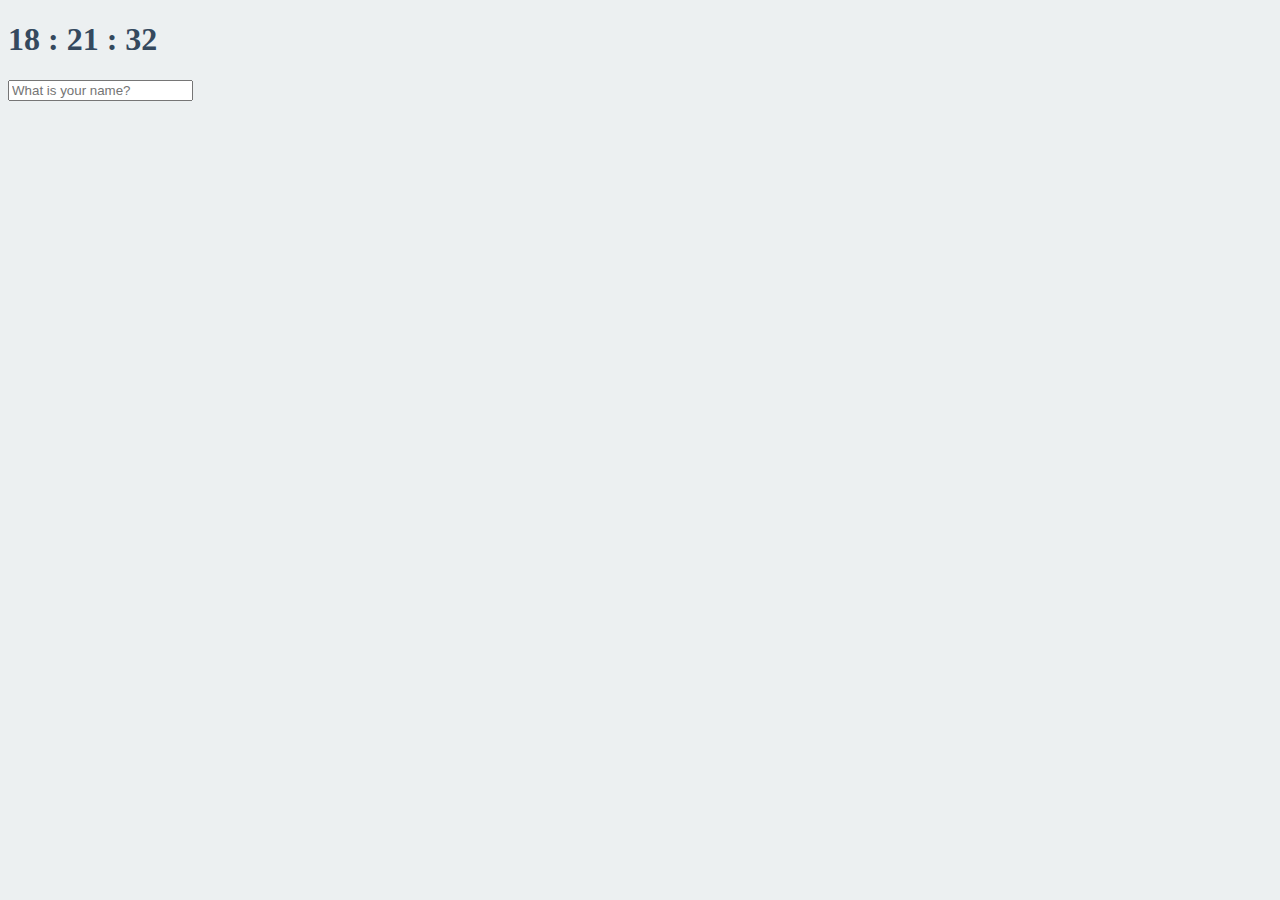
==== Base/index.html @ a8699181 "user-input greeting  using by localStorage" ====
<!DOCTYPE html>
<html lang="en">
<head>
    <meta charset="UTF-8">
    <title>clock_page</title>
    <link rel="stylesheet" href="index.css">
</head>
<body>
    <div class="js-clock">
        <h1></h1>
    </div>

    <form class = "js-form form">
       <input type="text" placeholder="What is your name?">  
    </form>

    <h4 class="js-greetings greetings"></h4>

    <script src="clock.js"></script>
    <script src="greeting.js"></script>
</body>
</html>
---- Base/index.css ----
body {
  background-color: #ecf0f1;
}
.btn {
  cursor: pointer;
}
h1 {
  color: #34495e;
  transition: color 0.5s ease-in-out;
}
.clicked {
  color: #7f8c8d;
}

.form,
.greetings {
  display: none;
}

.showing {
  display: block;
}
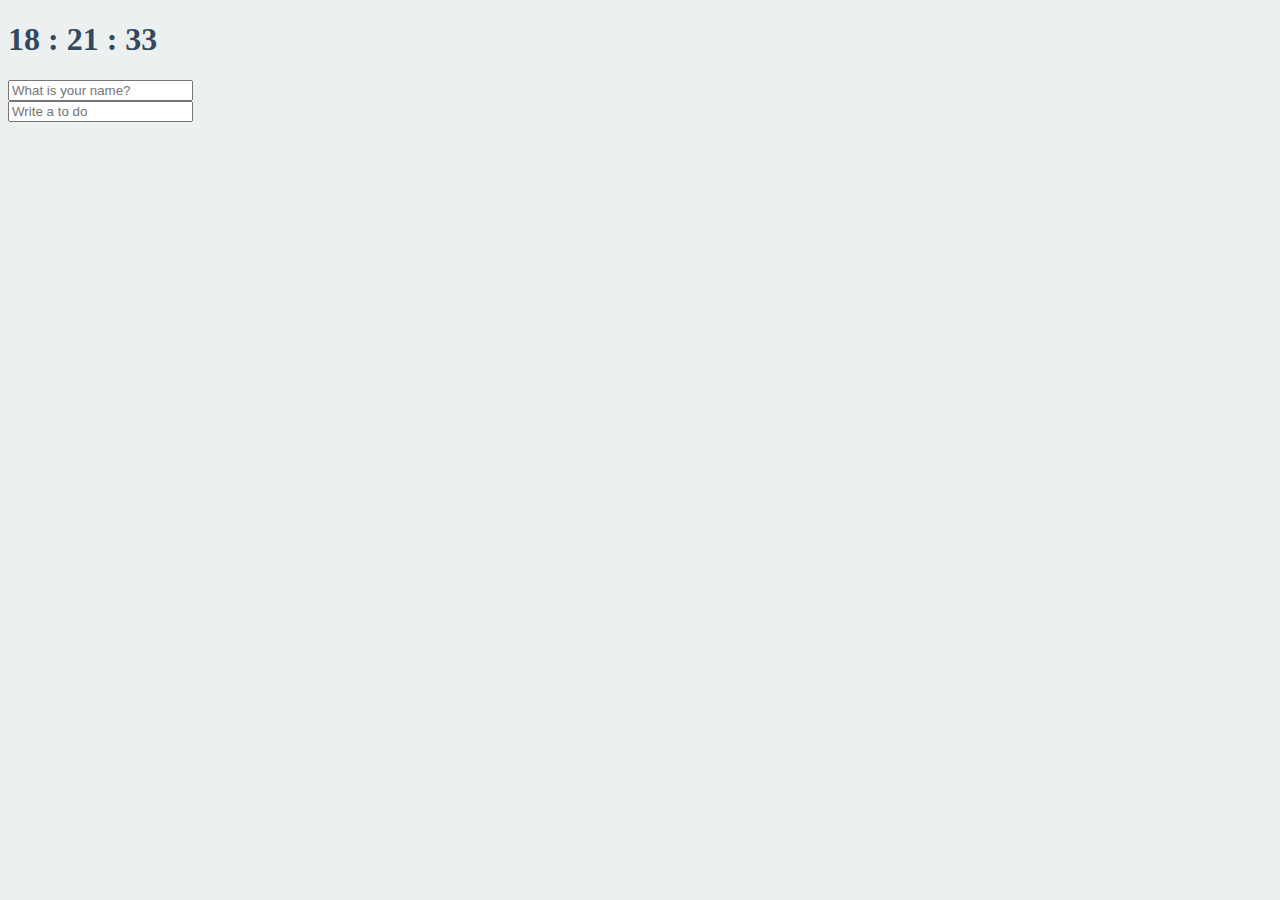
==== commit cf12fa12: "to-do-list ver 1" ====
--- a/Base/index.html
+++ b/Base/index.html
@@ -16,7 +16,16 @@
 
     <h4 class="js-greetings greetings"></h4>
 
+    <form class="js-toDoForm">
+        <input type="text" placeholder="Write a to do">
+    </form>
+
+    <ul class="js-toDoList">
+    
+    </ul>
+
     <script src="clock.js"></script>
     <script src="greeting.js"></script>
+    <script src="todo.js"></script>
 </body>
 </html>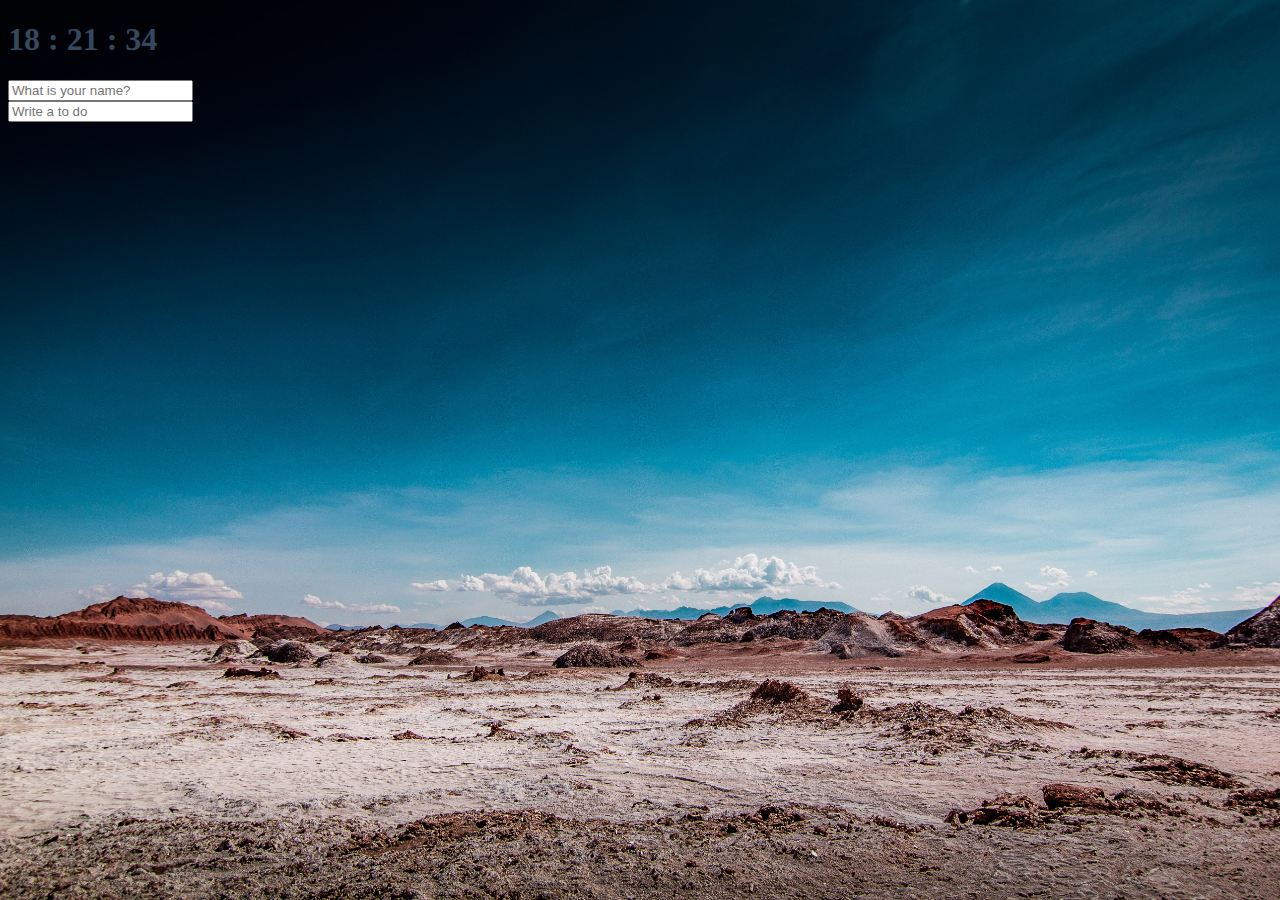
==== commit dc435f34: "add background effect" ====
--- a/Base/index.html
+++ b/Base/index.html
@@ -27,5 +27,6 @@
     <script src="clock.js"></script>
     <script src="greeting.js"></script>
     <script src="todo.js"></script>
+    <script src="bg.js"></script>
 </body>
 </html>--- a/Base/index.css
+++ b/Base/index.css
@@ -1,5 +1,5 @@
 body {
-  background-color: #ecf0f1;
+  background-color:#2d3436;
 }
 .btn {
   cursor: pointer;
@@ -19,4 +19,22 @@
 
 .showing {
   display: block;
+}
+
+@keyframes fadeIn{
+    from{
+        opacity: 0;
+    }
+    to{
+        opacity: 1;
+    }
+}
+.bgImage{
+    position : absolute;
+    width : 100%;
+    height : 100%;
+    top : 0;
+    left : 0;
+    z-index : -1;
+    animation : fadeIn 0.5s linear;
 }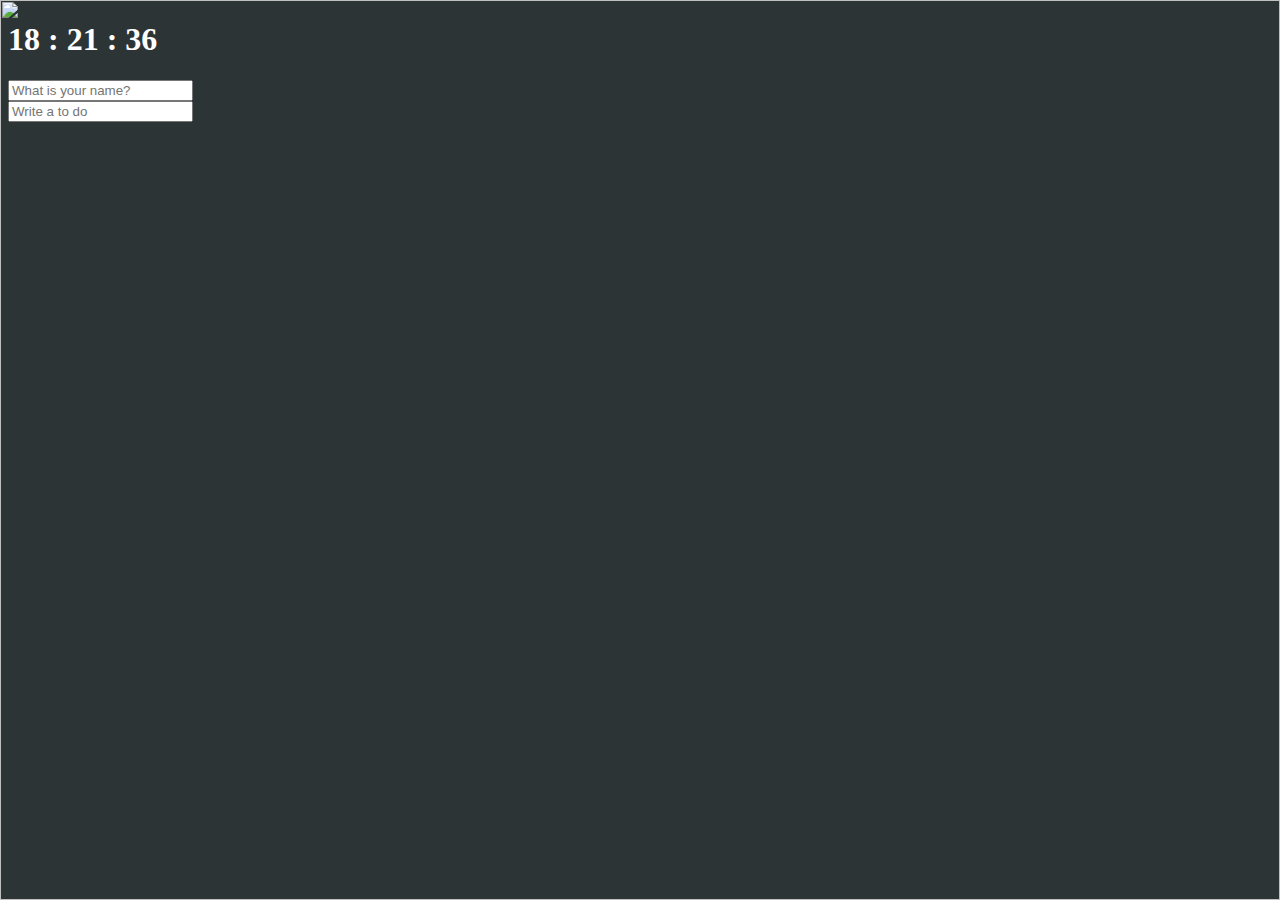
==== commit 5b818f31: "position info ver 1" ====
--- a/Base/index.html
+++ b/Base/index.html
@@ -28,5 +28,6 @@
     <script src="greeting.js"></script>
     <script src="todo.js"></script>
     <script src="bg.js"></script>
+    <script src="weather.js"></script>
 </body>
 </html>--- a/Base/index.css
+++ b/Base/index.css
@@ -1,24 +1,35 @@
 body {
   background-color:#2d3436;
+}
+span{
+    color : white;
 }
 .btn {
   cursor: pointer;
 }
 h1 {
-  color: #34495e;
+  color: white;
   transition: color 0.5s ease-in-out;
 }
 .clicked {
   color: #7f8c8d;
 }
 
+
 .form,
 .greetings {
   display: none;
+  color : white;
 }
 
 .showing {
   display: block;
+  color : white;
+}
+
+.liShowing{
+    /* list-style: none; */
+    color : white;
 }
 
 @keyframes fadeIn{
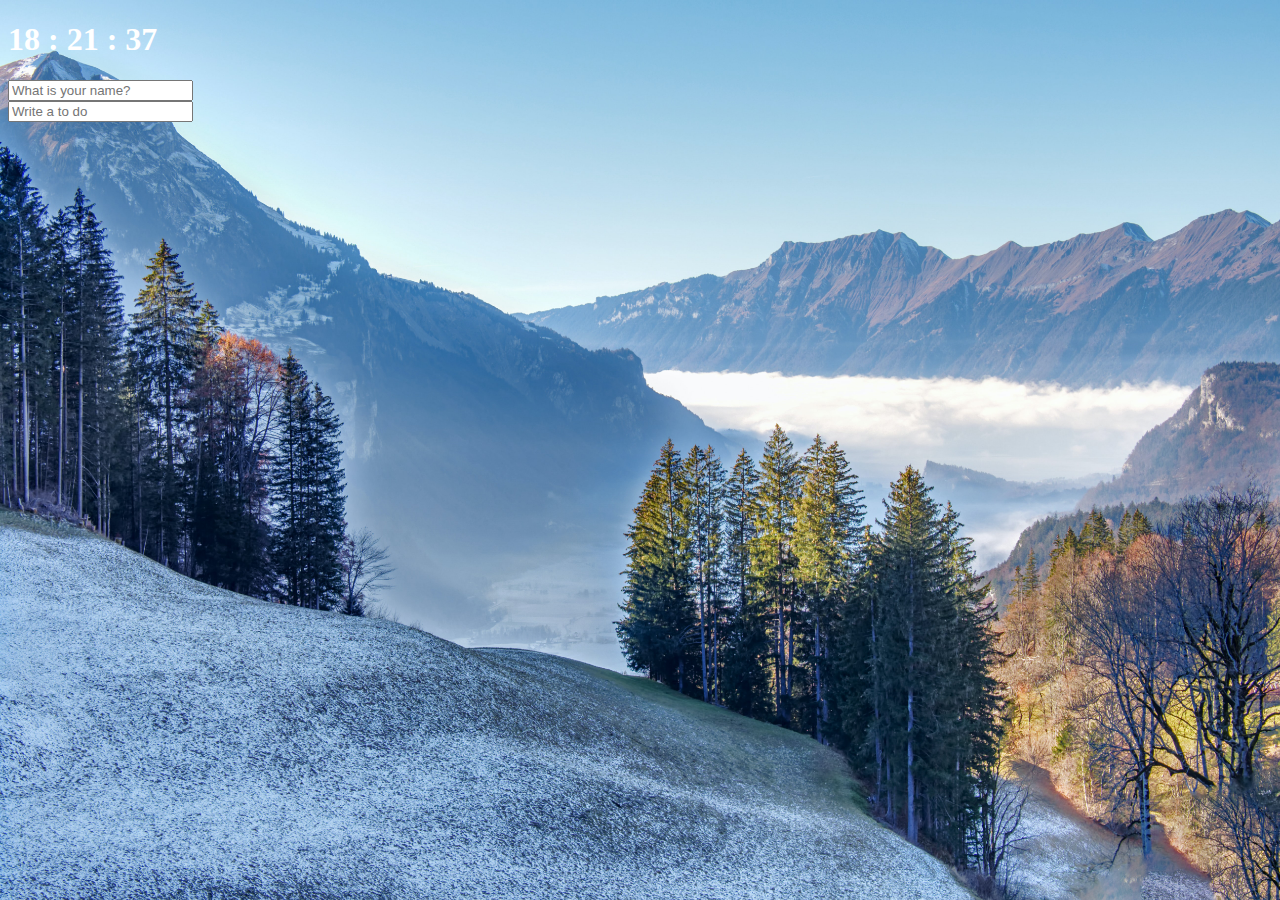
==== commit 28060784: "finish add weather function using my position" ====
--- a/Base/index.html
+++ b/Base/index.html
@@ -24,6 +24,8 @@
     
     </ul>
 
+    <span class="js-weather"></span>
+
     <script src="clock.js"></script>
     <script src="greeting.js"></script>
     <script src="todo.js"></script>
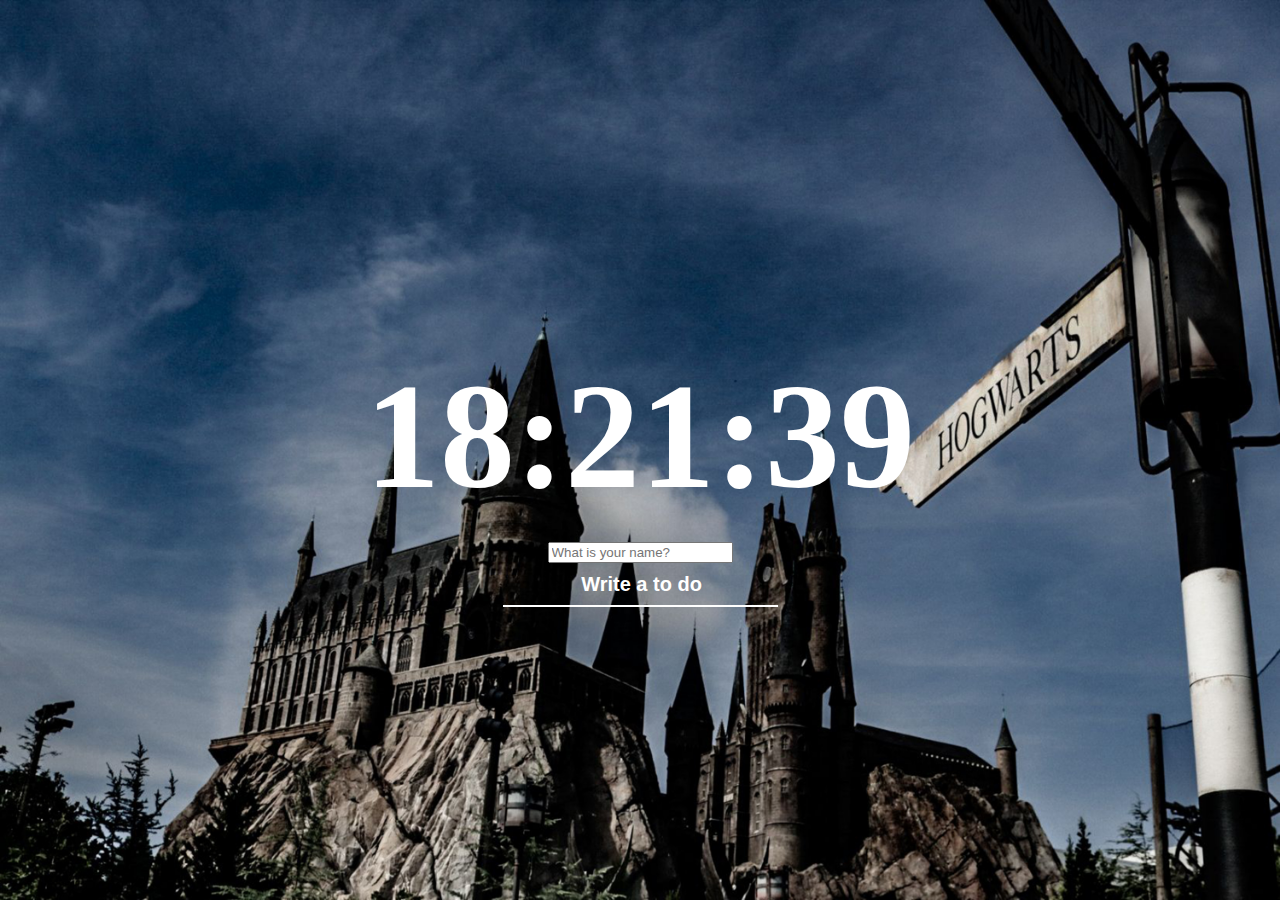
==== commit 72f05798: "finished  every js function add (ul box)영역,날씨 위치고정 작업 남음" ====
--- a/Base/index.html
+++ b/Base/index.html
@@ -6,25 +6,32 @@
     <link rel="stylesheet" href="index.css">
 </head>
 <body>
-    <div class="js-clock">
-        <h1></h1>
-    </div>
+    
+    
+    <main id="momentom-main">
+        <div class="js-clock">
+            <h1></h1>
+        </div>
+        
+        <form class="js-form form">
+            <input type="text" placeholder="What is your name?">
+        </form>
+        
+        <h4 class="js-greetings greetings"></h4>
+        
+        <form class="js-toDoForm">
+            <input type="text" placeholder="Write a to do">
+        </form>
+        
+        <ul class="js-toDoList">
+        
+        </ul>
 
-    <form class = "js-form form">
-       <input type="text" placeholder="What is your name?">  
-    </form>
-
-    <h4 class="js-greetings greetings"></h4>
-
-    <form class="js-toDoForm">
-        <input type="text" placeholder="Write a to do">
-    </form>
-
-    <ul class="js-toDoList">
+        <span class="js-weather"></span>
+    </main>
     
-    </ul>
-
-    <span class="js-weather"></span>
+  
+       
 
     <script src="clock.js"></script>
     <script src="greeting.js"></script>
--- a/Base/index.css
+++ b/Base/index.css
@@ -1,8 +1,15 @@
+html,body{
+    padding : 0px;
+    margin : 0px;
+}
 body {
   background-color:#2d3436;
+  width : 100%;
+  height: 100%;
 }
 span{
     color : white;
+
 }
 .btn {
   cursor: pointer;
@@ -15,7 +22,6 @@
   color: #7f8c8d;
 }
 
-
 .form,
 .greetings {
   display: none;
@@ -27,9 +33,25 @@
   color : white;
 }
 
+.js-toDoList{
+    padding-left: 0px;
+    text-align : left;
+    font-size : 20px;
+    font-weight: bold;
+}
 .liShowing{
-    /* list-style: none; */
+    list-style: none;
     color : white;
+    padding-left:0px;
+    padding-right : 40px;
+    margin-bottom : 5px;
+}
+.liShowing button{
+    background-color: transparent !important;
+    background-image: none !important;
+    border-color: transparent;
+    border: none;
+    color: #FFFFFF;
 }
 
 @keyframes fadeIn{
@@ -47,5 +69,43 @@
     top : 0;
     left : 0;
     z-index : -1;
-    animation : fadeIn 0.5s linear;
+    animation : fadeIn 1s linear;
+}
+
+#momentom-main{
+    display : flex;
+    flex-direction: column;
+    align-items: center;
+    margin-top : 350px;
+    text-align: center;
+}
+
+.js-clock h1{
+    font-size : 150px;
+    margin-bottom : 20px;
+    margin-top: 0px;
+}
+
+.js-greetings{
+    font-size : 30px;
+    margin-top : 0px;
+}
+
+.js-toDoForm input{
+  border : none;
+  border-bottom: 2px solid white;
+  background : transparent;
+  color : white;
+  height: 40px;
+  font-weight: bold;
+  font-size : 20px;
+  padding-left : 5px;
+  text-align : center;
+}
+.js-toDoForm input::placeholder{
+  color :white;
+}
+.js-weather{
+  position: relative;
+  text-align : center;
 }